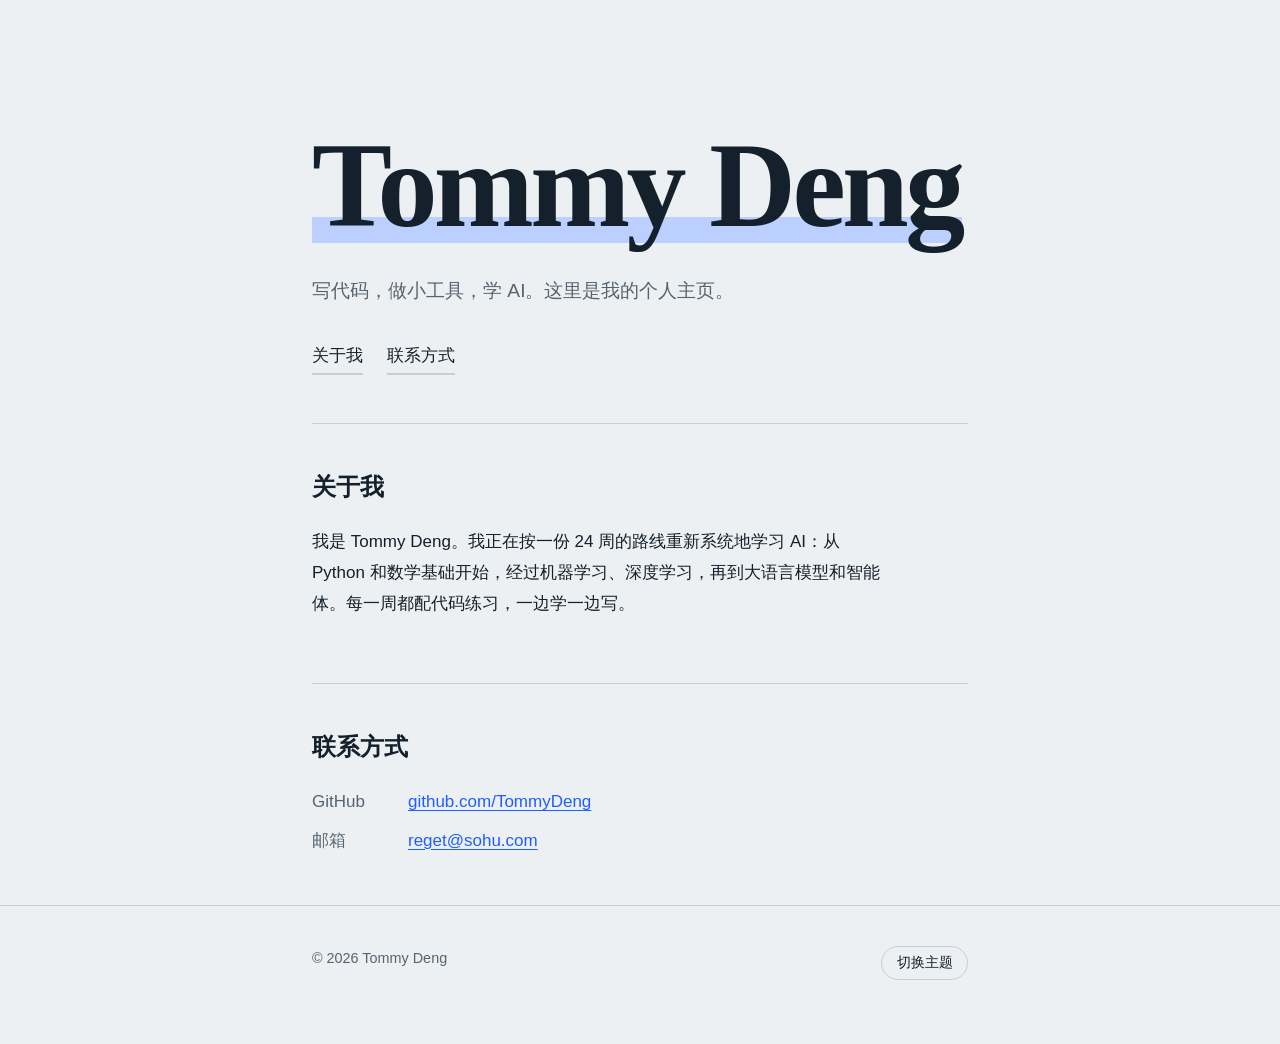
==== index.html @ 014ce75e "add index.html" ====
<!DOCTYPE html>
<html lang="zh-CN">
<head>
<meta charset="utf-8">
<meta name="viewport" content="width=device-width, initial-scale=1">
<title>Tommy Deng</title>
<meta name="description" content="Tommy Deng 的个人主页。">
<style>
:root {
  --bg:#edf0f2; --ink:#14202b; --muted:#566470; --line:#c6cfd6; --accent:#1f5eff; --mark:#bcd0ff;
  --serif:"Songti SC","Noto Serif CJK SC","Source Han Serif SC","SimSun",Georgia,serif;
  --sans:-apple-system,"PingFang SC","Noto Sans CJK SC","Microsoft YaHei","Segoe UI",sans-serif;
}
:root:not([data-theme="light"]){color-scheme:light dark}
@media (prefers-color-scheme:dark){
  :root:not([data-theme="light"]){--bg:#10161c;--ink:#e6ebef;--muted:#93a0ab;--line:#2b3640;--accent:#86a8ff;--mark:#243a73}
}
:root[data-theme="dark"]{--bg:#10161c;--ink:#e6ebef;--muted:#93a0ab;--line:#2b3640;--accent:#86a8ff;--mark:#243a73}
*{box-sizing:border-box}
html{scroll-behavior:smooth}
body{margin:0;background:var(--bg);color:var(--ink);font:17px/1.8 var(--sans);-webkit-text-size-adjust:100%}
a{color:var(--accent);text-underline-offset:3px}
a:focus-visible,button:focus-visible{outline:2px solid var(--accent);outline-offset:3px;border-radius:2px}
.wrap{max-width:44rem;margin:0 auto;padding:0 1.5rem}

header.top{padding:clamp(4rem,14vh,9rem) 0 3rem}
h1{font:700 clamp(3.4rem,15vw,7.5rem)/1 var(--serif);letter-spacing:-.03em;margin:0 0 1.75rem}
h1 span{background:linear-gradient(var(--mark),var(--mark)) no-repeat 0 92%/100% .22em;animation:draw 1s .2s ease-out both}
@keyframes draw{from{background-size:0 .22em}to{background-size:100% .22em}}
.lead{font-size:1.2rem;max-width:30rem;margin:0;color:var(--muted)}
nav{display:flex;gap:1.5rem;margin-top:2rem;flex-wrap:wrap}
nav a{color:var(--ink);text-decoration:none;border-bottom:2px solid var(--line);padding-bottom:2px}
nav a:hover{border-color:var(--accent)}

section{padding:3rem 0;border-top:1px solid var(--line)}
h2{font:600 1.5rem/1.3 var(--serif);margin:0 0 1.5rem}
h3{margin:0;font-size:1.1rem;font-weight:600}
p{margin:0 0 1rem;max-width:36rem}
.muted,.tags{color:var(--muted)}
.tags{font-size:.9rem}



dl{display:grid;grid-template-columns:5rem 1fr;gap:.5rem 1rem;margin:0}
dt{color:var(--muted)} dd{margin:0;overflow-wrap:anywhere}

footer{padding:2.5rem 0 4rem;color:var(--muted);font-size:.9rem;border-top:1px solid var(--line)}
footer .wrap{display:flex;justify-content:space-between;gap:1rem;flex-wrap:wrap}
button.theme{font:inherit;color:var(--ink);background:none;border:1px solid var(--line);border-radius:999px;padding:.2rem .9rem;cursor:pointer}
button.theme:hover{border-color:var(--accent)}
@media (prefers-reduced-motion:reduce){html{scroll-behavior:auto}h1 span{animation:none}}
</style>
</head>
<body>
<div class="wrap">
  <header class="top">
    <h1><span>Tommy Deng</span></h1>
    <p class="lead">写代码，做小工具，学 AI。这里是我的个人主页。</p>
    <nav aria-label="页面导航">
      <a href="#about">关于我</a>
      <a href="#contact">联系方式</a>
    </nav>
  </header>



  <section id="about">
    <h2>关于我</h2>
    <p>我是 Tommy Deng。我正在按一份 24 周的路线重新系统地学习 AI：从 Python 和数学基础开始，经过机器学习、深度学习，再到大语言模型和智能体。每一周都配代码练习，一边学一边写。</p>
  </section>

  <section id="contact">
    <h2>联系方式</h2>
    <dl>
      <dt>GitHub</dt><dd><a href="https://github.com/TommyDeng">github.com/TommyDeng</a></dd>
      <dt>邮箱</dt><dd><a href="mailto:reget@sohu.com">reget@sohu.com</a></dd>
    </dl>
  </section>
</div>

<footer>
  <div class="wrap">
    <span>© <span id="y">2026</span> Tommy Deng</span>
    <button class="theme" id="theme" type="button" aria-label="切换浅色或深色主题">切换主题</button>
  </div>
</footer>

<script>
document.getElementById("y").textContent=new Date().getFullYear();
(function(){
  var r=document.documentElement,k="site-theme";
  try{var s=localStorage.getItem(k);if(s)r.setAttribute("data-theme",s)}catch(e){}
  document.getElementById("theme").addEventListener("click",function(){
    var d=r.getAttribute("data-theme")==="dark"||(!r.getAttribute("data-theme")&&matchMedia("(prefers-color-scheme: dark)").matches);
    var n=d?"light":"dark";r.setAttribute("data-theme",n);
    try{localStorage.setItem(k,n)}catch(e){}
  });
})();
</script>
</body>
</html>
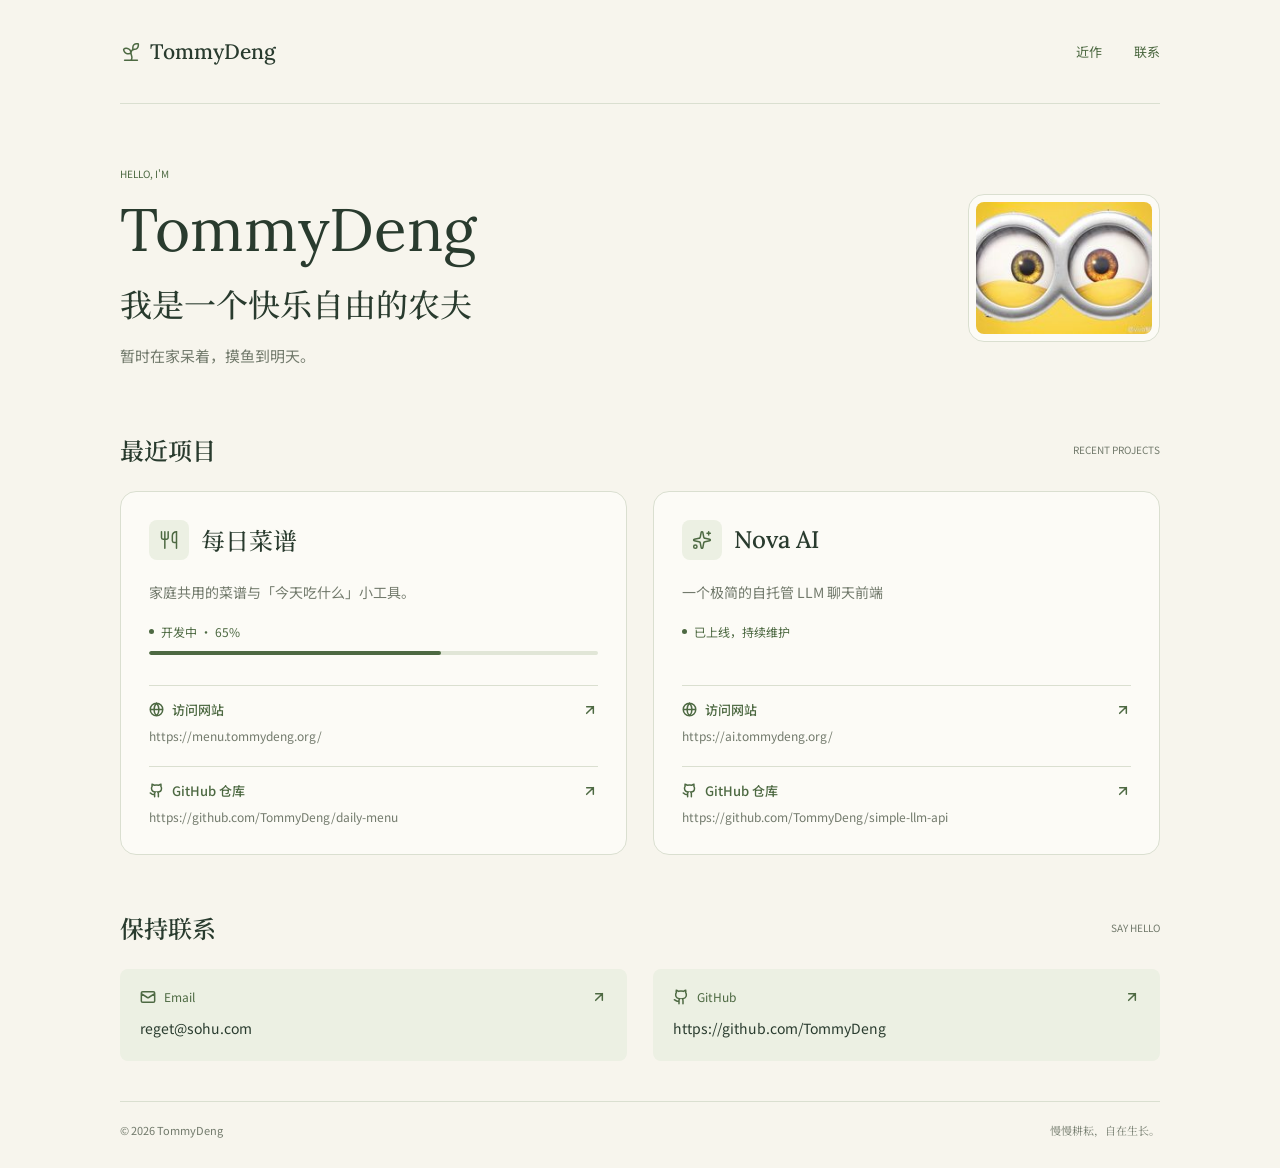
==== commit e71fed72: "feat: 按 Figma 设计构建个人主页 单页静态站点（无框架），桌面 1440px 与移动 390px 两档均按设计稿校对：  - 配色与排版：米底 #f7f5ed / 卡片 #fcfbf6 /" ====
--- a/index.html
+++ b/index.html
@@ -3,99 +3,493 @@
 <head>
 <meta charset="utf-8">
 <meta name="viewport" content="width=device-width, initial-scale=1">
-<title>Tommy Deng</title>
-<meta name="description" content="Tommy Deng 的个人主页。">
+<title>TommyDeng</title>
+<meta name="description" content="我是一个快乐自由的农夫。暂时在家呆着，摸鱼到明天。">
+<meta name="theme-color" content="#f7f5ed">
+<link rel="preconnect" href="https://fonts.googleapis.com">
+<link rel="preconnect" href="https://fonts.gstatic.com" crossorigin>
+<link href="https://fonts.googleapis.com/css2?family=Lora:wght@400;500&family=Noto+Sans+SC:wght@400;500&family=Noto+Serif+SC:wght@400;500;600&display=swap" rel="stylesheet">
 <style>
 :root {
-  --bg:#edf0f2; --ink:#14202b; --muted:#566470; --line:#c6cfd6; --accent:#1f5eff; --mark:#bcd0ff;
-  --serif:"Songti SC","Noto Serif CJK SC","Source Han Serif SC","SimSun",Georgia,serif;
-  --sans:-apple-system,"PingFang SC","Noto Sans CJK SC","Microsoft YaHei","Segoe UI",sans-serif;
-}
-:root:not([data-theme="light"]){color-scheme:light dark}
-@media (prefers-color-scheme:dark){
-  :root:not([data-theme="light"]){--bg:#10161c;--ink:#e6ebef;--muted:#93a0ab;--line:#2b3640;--accent:#86a8ff;--mark:#243a73}
-}
-:root[data-theme="dark"]{--bg:#10161c;--ink:#e6ebef;--muted:#93a0ab;--line:#2b3640;--accent:#86a8ff;--mark:#243a73}
-*{box-sizing:border-box}
-html{scroll-behavior:smooth}
-body{margin:0;background:var(--bg);color:var(--ink);font:17px/1.8 var(--sans);-webkit-text-size-adjust:100%}
-a{color:var(--accent);text-underline-offset:3px}
-a:focus-visible,button:focus-visible{outline:2px solid var(--accent);outline-offset:3px;border-radius:2px}
-.wrap{max-width:44rem;margin:0 auto;padding:0 1.5rem}
-
-header.top{padding:clamp(4rem,14vh,9rem) 0 3rem}
-h1{font:700 clamp(3.4rem,15vw,7.5rem)/1 var(--serif);letter-spacing:-.03em;margin:0 0 1.75rem}
-h1 span{background:linear-gradient(var(--mark),var(--mark)) no-repeat 0 92%/100% .22em;animation:draw 1s .2s ease-out both}
-@keyframes draw{from{background-size:0 .22em}to{background-size:100% .22em}}
-.lead{font-size:1.2rem;max-width:30rem;margin:0;color:var(--muted)}
-nav{display:flex;gap:1.5rem;margin-top:2rem;flex-wrap:wrap}
-nav a{color:var(--ink);text-decoration:none;border-bottom:2px solid var(--line);padding-bottom:2px}
-nav a:hover{border-color:var(--accent)}
-
-section{padding:3rem 0;border-top:1px solid var(--line)}
-h2{font:600 1.5rem/1.3 var(--serif);margin:0 0 1.5rem}
-h3{margin:0;font-size:1.1rem;font-weight:600}
-p{margin:0 0 1rem;max-width:36rem}
-.muted,.tags{color:var(--muted)}
-.tags{font-size:.9rem}
-
-
-
-dl{display:grid;grid-template-columns:5rem 1fr;gap:.5rem 1rem;margin:0}
-dt{color:var(--muted)} dd{margin:0;overflow-wrap:anywhere}
-
-footer{padding:2.5rem 0 4rem;color:var(--muted);font-size:.9rem;border-top:1px solid var(--line)}
-footer .wrap{display:flex;justify-content:space-between;gap:1rem;flex-wrap:wrap}
-button.theme{font:inherit;color:var(--ink);background:none;border:1px solid var(--line);border-radius:999px;padding:.2rem .9rem;cursor:pointer}
-button.theme:hover{border-color:var(--accent)}
-@media (prefers-reduced-motion:reduce){html{scroll-behavior:auto}h1 span{animation:none}}
+  --bg: #f7f5ed;
+  --card: #fcfbf6;
+  --line: #dadfd0;
+  --ink: #293b2e;
+  --leaf: #4d6942;
+  --muted: #727a6c;
+  --emblem: #ecf0e3;
+  --track: #e1e6d7;
+  --sans: "Noto Sans SC", "PingFang SC", "Hiragino Sans GB", "Microsoft YaHei", sans-serif;
+  --serif: "Noto Serif SC", "Songti SC", "Noto Serif CJK SC", "Source Han Serif SC", serif;
+  --latin: "Lora", "Iowan Old Style", Palatino, "Palatino Linotype", serif;
+  color-scheme: light;
+}
+*, *::before, *::after { box-sizing: border-box; }
+html { scroll-behavior: smooth; }
+body {
+  margin: 0;
+  background: var(--bg);
+  color: var(--ink);
+  font-family: var(--sans);
+  font-weight: 400;
+  -webkit-font-smoothing: antialiased;
+}
+h1, h2, h3, p { margin: 0; }
+a { text-decoration: none; }
+img { border: 0; flex: none; }
+.skip {
+  position: absolute;
+  left: 16px;
+  top: 12px;
+  padding: 8px 12px;
+  background: var(--card);
+  color: var(--ink);
+  border: 1px solid var(--line);
+  border-radius: 8px;
+  transform: translateY(-150%);
+}
+.skip:focus { transform: none; }
+
+.page {
+  width: min(1040px, calc(100% - 48px));
+  margin: 0 auto;
+}
+
+.nav {
+  height: 104px;
+  display: flex;
+  align-items: center;
+  justify-content: space-between;
+  border-bottom: 1px solid var(--line);
+}
+.brand {
+  display: flex;
+  align-items: center;
+  gap: 8px;
+  font-family: var(--latin);
+  font-weight: 500;
+  font-size: 21px;
+  line-height: normal;
+  color: var(--ink);
+}
+.nav-links {
+  display: flex;
+  gap: 32px;
+}
+.nav-links a {
+  color: var(--leaf);
+  font-size: 13px;
+  line-height: normal;
+}
+.nav-links a:hover { color: var(--ink); }
+
+.intro {
+  display: flex;
+  align-items: center;
+  gap: 80px;
+  padding: 64px 0;
+}
+.intro-copy {
+  flex: 1;
+  min-width: 0;
+  display: flex;
+  flex-direction: column;
+  gap: 16px;
+}
+.kicker {
+  color: var(--leaf);
+  font-size: 10px;
+  line-height: 12px;
+}
+.intro h1 {
+  font-family: var(--latin);
+  font-weight: 400;
+  font-size: 60px;
+  line-height: 1.12;
+  color: var(--ink);
+}
+.tagline {
+  font-family: var(--serif);
+  font-weight: 500;
+  font-size: 32px;
+  line-height: 1.5;
+  color: var(--ink);
+}
+.bio {
+  color: var(--muted);
+  font-size: 15px;
+  line-height: 1.7;
+}
+.avatar-mount {
+  flex: none;
+  width: 192px;
+  height: 148px;
+  background: var(--card);
+  border: 1px solid var(--line);
+  border-radius: 16px;
+  padding: 7px;
+}
+.avatar {
+  display: block;
+  width: 176px;
+  height: 132px;
+  object-fit: cover;
+  border-radius: 8px;
+}
+
+.block {
+  display: flex;
+  flex-direction: column;
+  gap: 24px;
+}
+.projects { padding-bottom: 48px; }
+.contact { padding: 8px 0 16px; }
+.section-head {
+  display: flex;
+  align-items: center;
+  justify-content: space-between;
+  gap: 16px;
+}
+.section-head h2 {
+  font-family: var(--serif);
+  font-weight: 600;
+  font-size: 24px;
+  line-height: 34px;
+  color: var(--ink);
+}
+.section-en {
+  color: var(--muted);
+  font-size: 10px;
+  line-height: 12px;
+  white-space: nowrap;
+}
+#projects, #contact { scroll-margin-top: 24px; }
+
+.project-list, .channel-list {
+  display: grid;
+  grid-template-columns: 1fr 1fr;
+  gap: 26px;
+  align-items: stretch;
+}
+.project {
+  display: flex;
+  flex-direction: column;
+  gap: 20px;
+  padding: 28px;
+  background: var(--card);
+  border: 1px solid var(--line);
+  border-radius: 16px;
+}
+.project-id {
+  display: flex;
+  align-items: center;
+  gap: 12px;
+}
+.emblem {
+  width: 40px;
+  height: 40px;
+  flex: none;
+  display: flex;
+  align-items: center;
+  justify-content: center;
+  background: var(--emblem);
+  border-radius: 8px;
+}
+.project h3 {
+  font-weight: 500;
+  font-size: 24px;
+  line-height: normal;
+  color: var(--ink);
+}
+.title-zh { font-family: var(--serif); }
+.title-en { font-family: var(--latin); }
+.desc {
+  color: var(--muted);
+  font-size: 14px;
+  line-height: 1.8;
+}
+.status {
+  min-height: 40px;
+  display: flex;
+  flex-direction: column;
+  align-items: flex-start;
+  width: 100%;
+}
+.status.has-progress { gap: 12px; }
+.status-label {
+  display: flex;
+  align-items: center;
+  gap: 7px;
+  color: var(--leaf);
+  font-size: 12px;
+  line-height: 14px;
+}
+.track {
+  width: 100%;
+  height: 4px;
+  background: var(--track);
+  border-radius: 100px;
+  overflow: hidden;
+}
+.fill {
+  width: 65%;
+  height: 4px;
+  background: var(--leaf);
+  border-radius: 100px;
+}
+.access {
+  display: flex;
+  flex-direction: column;
+  gap: 8px;
+  padding-top: 16px;
+  border-top: 1px solid var(--line);
+  color: inherit;
+}
+.access-top, .channel-top {
+  display: flex;
+  align-items: center;
+  justify-content: space-between;
+  gap: 12px;
+}
+.access-id, .channel-id {
+  display: flex;
+  align-items: center;
+  gap: 8px;
+  color: var(--leaf);
+  line-height: normal;
+}
+.access-id { font-weight: 500; font-size: 13px; line-height: 16px; }
+.access-url, .channel-detail {
+  line-height: 1.65;
+  overflow-wrap: anywhere;
+}
+.access-url {
+  color: var(--muted);
+  font-size: 12px;
+}
+.access:hover .access-id { color: var(--ink); }
+
+.channel {
+  display: flex;
+  flex-direction: column;
+  gap: 12px;
+  padding: 20px;
+  background: var(--emblem);
+  border-radius: 8px;
+  color: inherit;
+}
+.channel-id { font-size: 12px; line-height: 16px; }
+.channel-detail {
+  color: var(--ink);
+  font-size: 14px;
+}
+.channel:hover { background: #e4ead8; }
+
+.site-footer {
+  display: flex;
+  flex-direction: column;
+  gap: 12px;
+  padding: 24px 0 30px;
+}
+.rule {
+  height: 1px;
+  background: var(--line);
+}
+.colophon {
+  display: flex;
+  align-items: center;
+  justify-content: space-between;
+  gap: 16px;
+  padding-top: 8px;
+  color: var(--muted);
+  font-size: 11px;
+  line-height: normal;
+}
+.closing { font-family: var(--serif); }
+
+a:focus-visible {
+  outline: 2px solid var(--leaf);
+  outline-offset: 3px;
+  border-radius: 4px;
+}
+
+@media (max-width: 899px) {
+  .page { width: calc(100% - 52px); }
+  .nav { height: 80px; }
+  .brand { font-size: 18px; }
+  .nav-links { gap: 24px; }
+  .intro {
+    flex-direction: column;
+    align-items: flex-start;
+    gap: 24px;
+    padding: 36px 0 44px;
+  }
+  .avatar-mount { order: -1; width: 109px; height: 88px; }
+  .avatar { width: 93px; height: 72px; }
+  .intro-copy { gap: 12px; }
+  .intro h1 { font-size: 42px; }
+  .tagline { font-size: 25px; }
+  .bio { font-size: 14px; }
+  .project-list, .channel-list {
+    grid-template-columns: 1fr;
+  }
+  .project-list { gap: 20px; }
+  .channel-list { gap: 12px; }
+  .project { padding: 20px; }
+  .site-footer { padding-bottom: 32px; }
+}
+@media (prefers-reduced-motion: reduce) {
+  html { scroll-behavior: auto; }
+}
 </style>
 </head>
 <body>
-<div class="wrap">
-  <header class="top">
-    <h1><span>Tommy Deng</span></h1>
-    <p class="lead">写代码，做小工具，学 AI。这里是我的个人主页。</p>
-    <nav aria-label="页面导航">
-      <a href="#about">关于我</a>
-      <a href="#contact">联系方式</a>
+<a class="skip" href="#projects">跳到近作</a>
+<div class="page">
+  <header class="nav">
+    <div class="brand">
+      <img src="assets/sprout.svg" width="22" height="22" alt="">
+      <span>TommyDeng</span>
+    </div>
+    <nav class="nav-links" aria-label="页面">
+      <a href="#projects">近作</a>
+      <a href="#contact">联系</a>
     </nav>
   </header>
 
-
-
-  <section id="about">
-    <h2>关于我</h2>
-    <p>我是 Tommy Deng。我正在按一份 24 周的路线重新系统地学习 AI：从 Python 和数学基础开始，经过机器学习、深度学习，再到大语言模型和智能体。每一周都配代码练习，一边学一边写。</p>
-  </section>
-
-  <section id="contact">
-    <h2>联系方式</h2>
-    <dl>
-      <dt>GitHub</dt><dd><a href="https://github.com/TommyDeng">github.com/TommyDeng</a></dd>
-      <dt>邮箱</dt><dd><a href="mailto:reget@sohu.com">reget@sohu.com</a></dd>
-    </dl>
-  </section>
+  <main>
+    <section class="intro" aria-labelledby="name">
+      <div class="intro-copy">
+        <p class="kicker">HELLO, I'M</p>
+        <h1 id="name">TommyDeng</h1>
+        <p class="tagline">我是一个快乐自由的农夫</p>
+        <p class="bio">暂时在家呆着，摸鱼到明天。</p>
+      </div>
+      <div class="avatar-mount">
+        <img class="avatar" src="assets/avatar.jpg" width="176" height="132" alt="TommyDeng 的头像">
+      </div>
+    </section>
+
+    <section class="block projects" id="projects" aria-labelledby="projects-title">
+      <div class="section-head">
+        <h2 id="projects-title">最近项目</h2>
+        <p class="section-en">RECENT PROJECTS</p>
+      </div>
+      <div class="project-list">
+        <article class="project">
+          <div class="project-id">
+            <div class="emblem">
+              <img src="assets/utensils.svg" width="20" height="20" alt="">
+            </div>
+            <h3 class="title-zh">每日菜谱</h3>
+          </div>
+          <p class="desc">家庭共用的菜谱与「今天吃什么」小工具。</p>
+          <div class="status has-progress">
+            <p class="status-label">
+              <img src="assets/status-dot.svg" width="5" height="5" alt="">
+              <span>开发中 · 65%</span>
+            </p>
+            <div class="track" aria-hidden="true">
+              <div class="fill"></div>
+            </div>
+          </div>
+          <a class="access" href="https://menu.tommydeng.org/" target="_blank" rel="noopener noreferrer">
+            <span class="access-top">
+              <span class="access-id">
+                <img src="assets/globe.svg" width="15" height="15" alt="">
+                <span>访问网站</span>
+              </span>
+              <img src="assets/arrow-up-right.svg" width="16" height="16" alt="">
+            </span>
+            <span class="access-url">https://menu.tommydeng.org/</span>
+          </a>
+          <a class="access" href="https://github.com/TommyDeng/daily-menu" target="_blank" rel="noopener noreferrer">
+            <span class="access-top">
+              <span class="access-id">
+                <img src="assets/github.svg" width="15" height="15" alt="">
+                <span>GitHub 仓库</span>
+              </span>
+              <img src="assets/arrow-up-right.svg" width="16" height="16" alt="">
+            </span>
+            <span class="access-url">https://github.com/TommyDeng/daily-menu</span>
+          </a>
+        </article>
+
+        <article class="project">
+          <div class="project-id">
+            <div class="emblem">
+              <img src="assets/sparkles.svg" width="20" height="20" alt="">
+            </div>
+            <h3 class="title-en">Nova AI</h3>
+          </div>
+          <p class="desc">一个极简的自托管 LLM 聊天前端</p>
+          <div class="status">
+            <p class="status-label">
+              <img src="assets/status-dot.svg" width="5" height="5" alt="">
+              <span>已上线，持续维护</span>
+            </p>
+          </div>
+          <a class="access" href="https://ai.tommydeng.org/" target="_blank" rel="noopener noreferrer">
+            <span class="access-top">
+              <span class="access-id">
+                <img src="assets/globe.svg" width="15" height="15" alt="">
+                <span>访问网站</span>
+              </span>
+              <img src="assets/arrow-up-right.svg" width="16" height="16" alt="">
+            </span>
+            <span class="access-url">https://ai.tommydeng.org/</span>
+          </a>
+          <a class="access" href="https://github.com/TommyDeng/simple-llm-api" target="_blank" rel="noopener noreferrer">
+            <span class="access-top">
+              <span class="access-id">
+                <img src="assets/github.svg" width="15" height="15" alt="">
+                <span>GitHub 仓库</span>
+              </span>
+              <img src="assets/arrow-up-right.svg" width="16" height="16" alt="">
+            </span>
+            <span class="access-url">https://github.com/TommyDeng/simple-llm-api</span>
+          </a>
+        </article>
+      </div>
+    </section>
+
+    <section class="block contact" id="contact" aria-labelledby="contact-title">
+      <div class="section-head">
+        <h2 id="contact-title">保持联系</h2>
+        <p class="section-en">SAY HELLO</p>
+      </div>
+      <div class="channel-list">
+        <a class="channel" href="mailto:reget@sohu.com">
+          <span class="channel-top">
+            <span class="channel-id">
+              <img src="assets/mail.svg" width="16" height="16" alt="">
+              <span>Email</span>
+            </span>
+            <img src="assets/arrow-up-right.svg" width="16" height="16" alt="">
+          </span>
+          <span class="channel-detail">reget@sohu.com</span>
+        </a>
+        <a class="channel" href="https://github.com/TommyDeng" target="_blank" rel="noopener noreferrer">
+          <span class="channel-top">
+            <span class="channel-id">
+              <img src="assets/github-contact.svg" width="16" height="16" alt="">
+              <span>GitHub</span>
+            </span>
+            <img src="assets/arrow-up-right.svg" width="16" height="16" alt="">
+          </span>
+          <span class="channel-detail">https://github.com/TommyDeng</span>
+        </a>
+      </div>
+    </section>
+  </main>
+
+  <footer class="site-footer">
+    <div class="rule"></div>
+    <div class="colophon">
+      <p>© 2026 TommyDeng</p>
+      <p class="closing">慢慢耕耘，自在生长。</p>
+    </div>
+  </footer>
 </div>
-
-<footer>
-  <div class="wrap">
-    <span>© <span id="y">2026</span> Tommy Deng</span>
-    <button class="theme" id="theme" type="button" aria-label="切换浅色或深色主题">切换主题</button>
-  </div>
-</footer>
-
-<script>
-document.getElementById("y").textContent=new Date().getFullYear();
-(function(){
-  var r=document.documentElement,k="site-theme";
-  try{var s=localStorage.getItem(k);if(s)r.setAttribute("data-theme",s)}catch(e){}
-  document.getElementById("theme").addEventListener("click",function(){
-    var d=r.getAttribute("data-theme")==="dark"||(!r.getAttribute("data-theme")&&matchMedia("(prefers-color-scheme: dark)").matches);
-    var n=d?"light":"dark";r.setAttribute("data-theme",n);
-    try{localStorage.setItem(k,n)}catch(e){}
-  });
-})();
-</script>
 </body>
 </html>
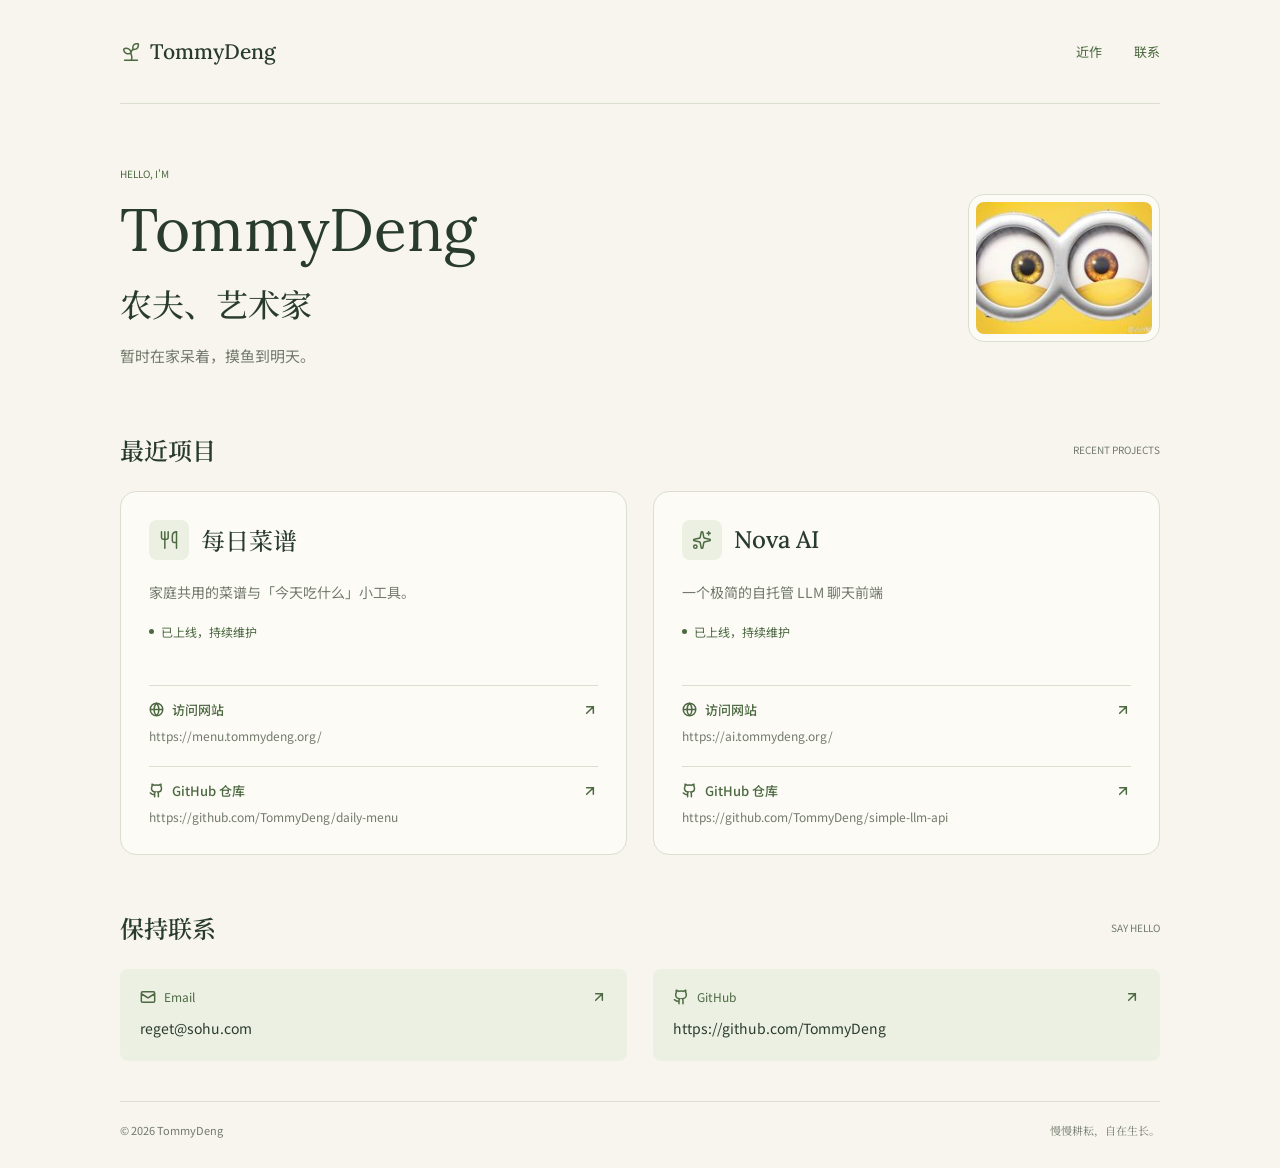
==== commit ffc38e92: "feat: 更新标语与「每日菜谱」项目状态 - 标语改为「农夫、艺术家」，同步 meta description 与 README - 「每日菜谱」状态改为「已上线，持续维护」，移除 65% 进度条及" ====
--- a/index.html
+++ b/index.html
@@ -4,7 +4,7 @@
 <meta charset="utf-8">
 <meta name="viewport" content="width=device-width, initial-scale=1">
 <title>TommyDeng</title>
-<meta name="description" content="我是一个快乐自由的农夫。暂时在家呆着，摸鱼到明天。">
+<meta name="description" content="农夫、艺术家。暂时在家呆着，摸鱼到明天。">
 <meta name="theme-color" content="#f7f5ed">
 <link rel="preconnect" href="https://fonts.googleapis.com">
 <link rel="preconnect" href="https://fonts.gstatic.com" crossorigin>
@@ -18,7 +18,6 @@
   --leaf: #4d6942;
   --muted: #727a6c;
   --emblem: #ecf0e3;
-  --track: #e1e6d7;
   --sans: "Noto Sans SC", "PingFang SC", "Hiragino Sans GB", "Microsoft YaHei", sans-serif;
   --serif: "Noto Serif SC", "Songti SC", "Noto Serif CJK SC", "Source Han Serif SC", serif;
   --latin: "Lora", "Iowan Old Style", Palatino, "Palatino Linotype", serif;
@@ -215,7 +214,6 @@
   align-items: flex-start;
   width: 100%;
 }
-.status.has-progress { gap: 12px; }
 .status-label {
   display: flex;
   align-items: center;
@@ -223,19 +221,6 @@
   color: var(--leaf);
   font-size: 12px;
   line-height: 14px;
-}
-.track {
-  width: 100%;
-  height: 4px;
-  background: var(--track);
-  border-radius: 100px;
-  overflow: hidden;
-}
-.fill {
-  width: 65%;
-  height: 4px;
-  background: var(--leaf);
-  border-radius: 100px;
 }
 .access {
   display: flex;
@@ -362,7 +347,7 @@
       <div class="intro-copy">
         <p class="kicker">HELLO, I'M</p>
         <h1 id="name">TommyDeng</h1>
-        <p class="tagline">我是一个快乐自由的农夫</p>
+        <p class="tagline">农夫、艺术家</p>
         <p class="bio">暂时在家呆着，摸鱼到明天。</p>
       </div>
       <div class="avatar-mount">
@@ -384,14 +369,11 @@
             <h3 class="title-zh">每日菜谱</h3>
           </div>
           <p class="desc">家庭共用的菜谱与「今天吃什么」小工具。</p>
-          <div class="status has-progress">
+          <div class="status">
             <p class="status-label">
               <img src="assets/status-dot.svg" width="5" height="5" alt="">
-              <span>开发中 · 65%</span>
+              <span>已上线，持续维护</span>
             </p>
-            <div class="track" aria-hidden="true">
-              <div class="fill"></div>
-            </div>
           </div>
           <a class="access" href="https://menu.tommydeng.org/" target="_blank" rel="noopener noreferrer">
             <span class="access-top">
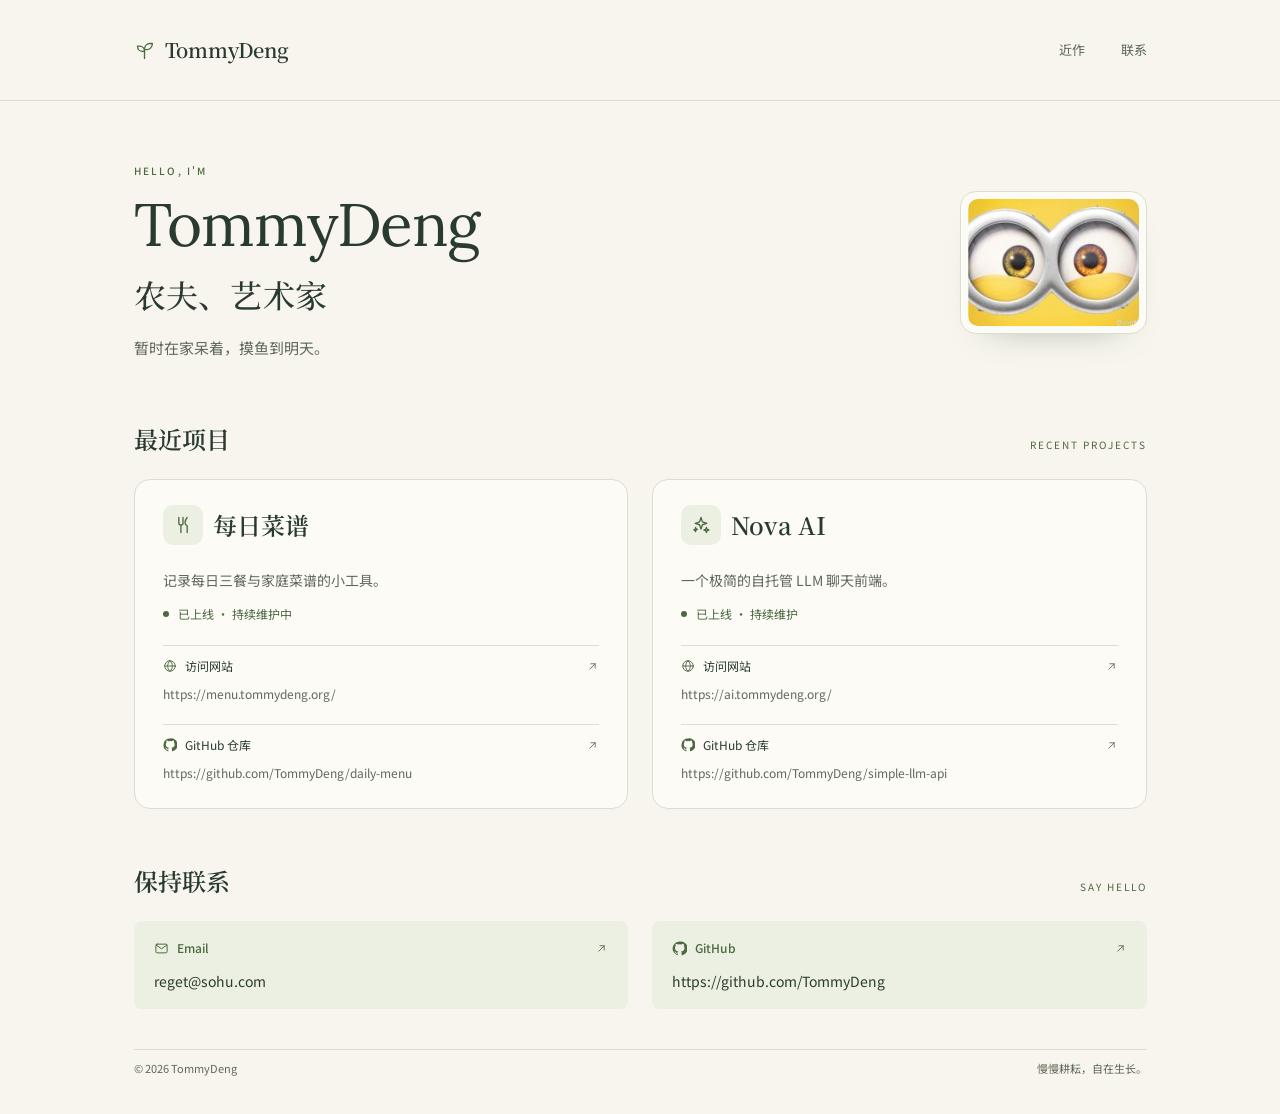
==== commit b6c3949c: "feat: 独立重建个人主页 - 改用语义化 HTML 与独立 styles.css，图标使用内联 SVG sprite - 标语更新为「农夫、艺术家」 - 「每日菜谱」改为已上线、持续维护中，并移除" ====
--- a/index.html
+++ b/index.html
@@ -1,477 +1,178 @@
 <!DOCTYPE html>
 <html lang="zh-CN">
 <head>
-<meta charset="utf-8">
-<meta name="viewport" content="width=device-width, initial-scale=1">
-<title>TommyDeng</title>
-<meta name="description" content="农夫、艺术家。暂时在家呆着，摸鱼到明天。">
-<meta name="theme-color" content="#f7f5ed">
-<link rel="preconnect" href="https://fonts.googleapis.com">
-<link rel="preconnect" href="https://fonts.gstatic.com" crossorigin>
-<link href="https://fonts.googleapis.com/css2?family=Lora:wght@400;500&family=Noto+Sans+SC:wght@400;500&family=Noto+Serif+SC:wght@400;500;600&display=swap" rel="stylesheet">
-<style>
-:root {
-  --bg: #f7f5ed;
-  --card: #fcfbf6;
-  --line: #dadfd0;
-  --ink: #293b2e;
-  --leaf: #4d6942;
-  --muted: #727a6c;
-  --emblem: #ecf0e3;
-  --sans: "Noto Sans SC", "PingFang SC", "Hiragino Sans GB", "Microsoft YaHei", sans-serif;
-  --serif: "Noto Serif SC", "Songti SC", "Noto Serif CJK SC", "Source Han Serif SC", serif;
-  --latin: "Lora", "Iowan Old Style", Palatino, "Palatino Linotype", serif;
-  color-scheme: light;
-}
-*, *::before, *::after { box-sizing: border-box; }
-html { scroll-behavior: smooth; }
-body {
-  margin: 0;
-  background: var(--bg);
-  color: var(--ink);
-  font-family: var(--sans);
-  font-weight: 400;
-  -webkit-font-smoothing: antialiased;
-}
-h1, h2, h3, p { margin: 0; }
-a { text-decoration: none; }
-img { border: 0; flex: none; }
-.skip {
-  position: absolute;
-  left: 16px;
-  top: 12px;
-  padding: 8px 12px;
-  background: var(--card);
-  color: var(--ink);
-  border: 1px solid var(--line);
-  border-radius: 8px;
-  transform: translateY(-150%);
-}
-.skip:focus { transform: none; }
-
-.page {
-  width: min(1040px, calc(100% - 48px));
-  margin: 0 auto;
-}
-
-.nav {
-  height: 104px;
-  display: flex;
-  align-items: center;
-  justify-content: space-between;
-  border-bottom: 1px solid var(--line);
-}
-.brand {
-  display: flex;
-  align-items: center;
-  gap: 8px;
-  font-family: var(--latin);
-  font-weight: 500;
-  font-size: 21px;
-  line-height: normal;
-  color: var(--ink);
-}
-.nav-links {
-  display: flex;
-  gap: 32px;
-}
-.nav-links a {
-  color: var(--leaf);
-  font-size: 13px;
-  line-height: normal;
-}
-.nav-links a:hover { color: var(--ink); }
-
-.intro {
-  display: flex;
-  align-items: center;
-  gap: 80px;
-  padding: 64px 0;
-}
-.intro-copy {
-  flex: 1;
-  min-width: 0;
-  display: flex;
-  flex-direction: column;
-  gap: 16px;
-}
-.kicker {
-  color: var(--leaf);
-  font-size: 10px;
-  line-height: 12px;
-}
-.intro h1 {
-  font-family: var(--latin);
-  font-weight: 400;
-  font-size: 60px;
-  line-height: 1.12;
-  color: var(--ink);
-}
-.tagline {
-  font-family: var(--serif);
-  font-weight: 500;
-  font-size: 32px;
-  line-height: 1.5;
-  color: var(--ink);
-}
-.bio {
-  color: var(--muted);
-  font-size: 15px;
-  line-height: 1.7;
-}
-.avatar-mount {
-  flex: none;
-  width: 192px;
-  height: 148px;
-  background: var(--card);
-  border: 1px solid var(--line);
-  border-radius: 16px;
-  padding: 7px;
-}
-.avatar {
-  display: block;
-  width: 176px;
-  height: 132px;
-  object-fit: cover;
-  border-radius: 8px;
-}
-
-.block {
-  display: flex;
-  flex-direction: column;
-  gap: 24px;
-}
-.projects { padding-bottom: 48px; }
-.contact { padding: 8px 0 16px; }
-.section-head {
-  display: flex;
-  align-items: center;
-  justify-content: space-between;
-  gap: 16px;
-}
-.section-head h2 {
-  font-family: var(--serif);
-  font-weight: 600;
-  font-size: 24px;
-  line-height: 34px;
-  color: var(--ink);
-}
-.section-en {
-  color: var(--muted);
-  font-size: 10px;
-  line-height: 12px;
-  white-space: nowrap;
-}
-#projects, #contact { scroll-margin-top: 24px; }
-
-.project-list, .channel-list {
-  display: grid;
-  grid-template-columns: 1fr 1fr;
-  gap: 26px;
-  align-items: stretch;
-}
-.project {
-  display: flex;
-  flex-direction: column;
-  gap: 20px;
-  padding: 28px;
-  background: var(--card);
-  border: 1px solid var(--line);
-  border-radius: 16px;
-}
-.project-id {
-  display: flex;
-  align-items: center;
-  gap: 12px;
-}
-.emblem {
-  width: 40px;
-  height: 40px;
-  flex: none;
-  display: flex;
-  align-items: center;
-  justify-content: center;
-  background: var(--emblem);
-  border-radius: 8px;
-}
-.project h3 {
-  font-weight: 500;
-  font-size: 24px;
-  line-height: normal;
-  color: var(--ink);
-}
-.title-zh { font-family: var(--serif); }
-.title-en { font-family: var(--latin); }
-.desc {
-  color: var(--muted);
-  font-size: 14px;
-  line-height: 1.8;
-}
-.status {
-  min-height: 40px;
-  display: flex;
-  flex-direction: column;
-  align-items: flex-start;
-  width: 100%;
-}
-.status-label {
-  display: flex;
-  align-items: center;
-  gap: 7px;
-  color: var(--leaf);
-  font-size: 12px;
-  line-height: 14px;
-}
-.access {
-  display: flex;
-  flex-direction: column;
-  gap: 8px;
-  padding-top: 16px;
-  border-top: 1px solid var(--line);
-  color: inherit;
-}
-.access-top, .channel-top {
-  display: flex;
-  align-items: center;
-  justify-content: space-between;
-  gap: 12px;
-}
-.access-id, .channel-id {
-  display: flex;
-  align-items: center;
-  gap: 8px;
-  color: var(--leaf);
-  line-height: normal;
-}
-.access-id { font-weight: 500; font-size: 13px; line-height: 16px; }
-.access-url, .channel-detail {
-  line-height: 1.65;
-  overflow-wrap: anywhere;
-}
-.access-url {
-  color: var(--muted);
-  font-size: 12px;
-}
-.access:hover .access-id { color: var(--ink); }
-
-.channel {
-  display: flex;
-  flex-direction: column;
-  gap: 12px;
-  padding: 20px;
-  background: var(--emblem);
-  border-radius: 8px;
-  color: inherit;
-}
-.channel-id { font-size: 12px; line-height: 16px; }
-.channel-detail {
-  color: var(--ink);
-  font-size: 14px;
-}
-.channel:hover { background: #e4ead8; }
-
-.site-footer {
-  display: flex;
-  flex-direction: column;
-  gap: 12px;
-  padding: 24px 0 30px;
-}
-.rule {
-  height: 1px;
-  background: var(--line);
-}
-.colophon {
-  display: flex;
-  align-items: center;
-  justify-content: space-between;
-  gap: 16px;
-  padding-top: 8px;
-  color: var(--muted);
-  font-size: 11px;
-  line-height: normal;
-}
-.closing { font-family: var(--serif); }
-
-a:focus-visible {
-  outline: 2px solid var(--leaf);
-  outline-offset: 3px;
-  border-radius: 4px;
-}
-
-@media (max-width: 899px) {
-  .page { width: calc(100% - 52px); }
-  .nav { height: 80px; }
-  .brand { font-size: 18px; }
-  .nav-links { gap: 24px; }
-  .intro {
-    flex-direction: column;
-    align-items: flex-start;
-    gap: 24px;
-    padding: 36px 0 44px;
-  }
-  .avatar-mount { order: -1; width: 109px; height: 88px; }
-  .avatar { width: 93px; height: 72px; }
-  .intro-copy { gap: 12px; }
-  .intro h1 { font-size: 42px; }
-  .tagline { font-size: 25px; }
-  .bio { font-size: 14px; }
-  .project-list, .channel-list {
-    grid-template-columns: 1fr;
-  }
-  .project-list { gap: 20px; }
-  .channel-list { gap: 12px; }
-  .project { padding: 20px; }
-  .site-footer { padding-bottom: 32px; }
-}
-@media (prefers-reduced-motion: reduce) {
-  html { scroll-behavior: auto; }
-}
-</style>
+  <meta charset="UTF-8">
+  <meta name="viewport" content="width=device-width, initial-scale=1">
+  <title>TommyDeng — 农夫、创作者</title>
+  <meta name="description" content="TommyDeng 的个人主页：最近项目与联系方式。">
+  <meta name="theme-color" content="#f7f5ed">
+  <meta property="og:type" content="website">
+  <meta property="og:title" content="TommyDeng — 农夫、创作者">
+  <meta property="og:description" content="TommyDeng 的个人主页：最近项目与联系方式。">
+  <meta property="og:locale" content="zh_CN">
+  <meta name="twitter:card" content="summary">
+  <link rel="icon" href="assets/favicon.svg" type="image/svg+xml">
+  <link rel="preconnect" href="https://fonts.googleapis.com">
+  <link rel="preconnect" href="https://fonts.gstatic.com" crossorigin>
+  <link href="https://fonts.googleapis.com/css2?family=Lora:wght@400;500&family=Noto+Sans+SC:wght@400;500&family=Noto+Serif+SC:wght@400;500;600&display=swap" rel="stylesheet">
+  <link rel="stylesheet" href="styles.css">
 </head>
 <body>
-<a class="skip" href="#projects">跳到近作</a>
-<div class="page">
-  <header class="nav">
-    <div class="brand">
-      <img src="assets/sprout.svg" width="22" height="22" alt="">
-      <span>TommyDeng</span>
-    </div>
-    <nav class="nav-links" aria-label="页面">
-      <a href="#projects">近作</a>
-      <a href="#contact">联系</a>
+  <a class="skip-link" href="#main">跳到主要内容</a>
+
+  <svg class="sprite" aria-hidden="true" focusable="false">
+    <symbol id="i-sprout" viewBox="0 0 24 24">
+      <path d="M12 21v-8" />
+      <path d="M12 13c0-3.3-2.2-6-5.5-6H4c0 3.4 2.3 6 5.5 6H12Z" />
+      <path d="M12 11c0-3.9 2.6-7 6.5-7H21c0 4-2.8 7-6.5 7H12Z" />
+    </symbol>
+    <symbol id="i-utensils" viewBox="0 0 24 24">
+      <path d="M7 3v6.5a2.5 2.5 0 0 0 5 0V3M9.5 12v9" />
+      <path d="M17 3c-1.7 1.8-2.5 4-2.5 6.5 0 1.7.7 2.8 2.5 3.2V21" />
+    </symbol>
+    <symbol id="i-sparkles" viewBox="0 0 24 24">
+      <path d="m12 3 1.7 5.3L19 10l-5.3 1.7L12 17l-1.7-5.3L5 10l5.3-1.7L12 3Z" />
+      <path d="m18.5 15 .8 2.2 2.2.8-2.2.8-.8 2.2-.8-2.2L15.5 18l2.2-.8.8-2.2Z" />
+      <path d="m5.5 15 .6 1.6 1.6.6-1.6.6L5.5 20l-.6-1.6-1.6-.6 1.6-.6.6-1.6Z" />
+    </symbol>
+    <symbol id="i-globe" viewBox="0 0 24 24">
+      <circle cx="12" cy="12" r="9" />
+      <path d="M3 12h18M12 3c2.6 2.5 4 5.6 4 9s-1.4 6.5-4 9c-2.6-2.5-4-5.6-4-9s1.4-6.5 4-9Z" />
+    </symbol>
+    <symbol id="i-github" viewBox="0 0 24 24">
+      <path d="M12 .8a11.2 11.2 0 0 0-3.5 21.8c.6.1.8-.2.8-.5v-2c-3.3.7-4-1.4-4-1.4-.5-1.4-1.3-1.8-1.3-1.8-1.1-.7.1-.7.1-.7 1.2.1 1.8 1.2 1.8 1.2 1.1 1.8 2.8 1.3 3.5 1 .1-.8.4-1.3.8-1.6-2.6-.3-5.4-1.3-5.4-5.9 0-1.3.5-2.4 1.2-3.2-.1-.3-.5-1.6.1-3.2 0 0 1-.3 3.3 1.2a11.5 11.5 0 0 1 6 0c2.3-1.5 3.3-1.2 3.3-1.2.6 1.6.2 2.9.1 3.2.8.8 1.2 1.9 1.2 3.2 0 4.6-2.8 5.6-5.4 5.9.4.4.8 1.1.8 2.2v3.3c0 .3.2.6.8.5A11.2 11.2 0 0 0 12 .8Z" />
+    </symbol>
+    <symbol id="i-mail" viewBox="0 0 24 24">
+      <rect x="3" y="5" width="18" height="14" rx="2" />
+      <path d="m3.5 6.5 8.5 6 8.5-6" />
+    </symbol>
+    <symbol id="i-arrow" viewBox="0 0 24 24">
+      <path d="M7 17 17 7M9 7h8v8" />
+    </symbol>
+  </svg>
+
+  <header class="site-header">
+    <nav class="wrap nav" aria-label="主导航">
+      <a class="brand" href="#top" aria-label="TommyDeng，回到顶部">
+        <svg class="brand-icon" aria-hidden="true"><use href="#i-sprout"/></svg>
+        <span>TommyDeng</span>
+      </a>
+      <div class="nav-links">
+        <a href="#projects">近作</a>
+        <a href="#contact">联系</a>
+      </div>
     </nav>
   </header>
 
-  <main>
-    <section class="intro" aria-labelledby="name">
-      <div class="intro-copy">
-        <p class="kicker">HELLO, I'M</p>
-        <h1 id="name">TommyDeng</h1>
+  <main id="main">
+    <section class="hero wrap" id="top" aria-labelledby="hero-title">
+      <div class="hero-copy">
+        <p class="kicker">Hello, I'm</p>
+        <h1 id="hero-title">TommyDeng</h1>
         <p class="tagline">农夫、艺术家</p>
         <p class="bio">暂时在家呆着，摸鱼到明天。</p>
       </div>
-      <div class="avatar-mount">
-        <img class="avatar" src="assets/avatar.jpg" width="176" height="132" alt="TommyDeng 的头像">
-      </div>
+      <figure class="portrait">
+        <img src="assets/avatar.jpg" alt="黄色小黄人护目镜造型的卡通头像" width="342" height="254">
+      </figure>
     </section>
 
-    <section class="block projects" id="projects" aria-labelledby="projects-title">
+    <section class="projects wrap" id="projects" aria-labelledby="projects-title">
       <div class="section-head">
-        <h2 id="projects-title">最近项目</h2>
-        <p class="section-en">RECENT PROJECTS</p>
+        <h2 class="section-title" id="projects-title">最近项目</h2>
+        <span class="section-eyebrow">Recent Projects</span>
       </div>
-      <div class="project-list">
-        <article class="project">
-          <div class="project-id">
-            <div class="emblem">
-              <img src="assets/utensils.svg" width="20" height="20" alt="">
-            </div>
-            <h3 class="title-zh">每日菜谱</h3>
+
+      <div class="project-grid">
+        <article class="project-card">
+          <div class="project-head">
+            <span class="project-icon" aria-hidden="true">
+              <svg><use href="#i-utensils"/></svg>
+            </span>
+            <h3 class="project-title">每日菜谱</h3>
           </div>
-          <p class="desc">家庭共用的菜谱与「今天吃什么」小工具。</p>
-          <div class="status">
-            <p class="status-label">
-              <img src="assets/status-dot.svg" width="5" height="5" alt="">
-              <span>已上线，持续维护</span>
-            </p>
+          <p class="project-desc">记录每日三餐与家庭菜谱的小工具。</p>
+          <p class="project-status"><span class="status-dot" aria-hidden="true"></span>已上线 · 持续维护中</p>
+
+          <div class="project-links">
+            <a class="access" href="https://menu.tommydeng.org/" target="_blank" rel="noopener noreferrer">
+              <span class="access-head">
+                <span class="access-name"><svg aria-hidden="true"><use href="#i-globe"/></svg>访问网站</span>
+                <svg class="access-arrow" aria-hidden="true"><use href="#i-arrow"/></svg>
+              </span>
+              <span class="access-url">https://menu.tommydeng.org/</span>
+            </a>
+            <a class="access" href="https://github.com/TommyDeng/daily-menu" target="_blank" rel="noopener noreferrer">
+              <span class="access-head">
+                <span class="access-name"><svg class="icon-fill" aria-hidden="true"><use href="#i-github"/></svg>GitHub 仓库</span>
+                <svg class="access-arrow" aria-hidden="true"><use href="#i-arrow"/></svg>
+              </span>
+              <span class="access-url">https://github.com/TommyDeng/daily-menu</span>
+            </a>
           </div>
-          <a class="access" href="https://menu.tommydeng.org/" target="_blank" rel="noopener noreferrer">
-            <span class="access-top">
-              <span class="access-id">
-                <img src="assets/globe.svg" width="15" height="15" alt="">
-                <span>访问网站</span>
-              </span>
-              <img src="assets/arrow-up-right.svg" width="16" height="16" alt="">
-            </span>
-            <span class="access-url">https://menu.tommydeng.org/</span>
-          </a>
-          <a class="access" href="https://github.com/TommyDeng/daily-menu" target="_blank" rel="noopener noreferrer">
-            <span class="access-top">
-              <span class="access-id">
-                <img src="assets/github.svg" width="15" height="15" alt="">
-                <span>GitHub 仓库</span>
-              </span>
-              <img src="assets/arrow-up-right.svg" width="16" height="16" alt="">
-            </span>
-            <span class="access-url">https://github.com/TommyDeng/daily-menu</span>
-          </a>
         </article>
 
-        <article class="project">
-          <div class="project-id">
-            <div class="emblem">
-              <img src="assets/sparkles.svg" width="20" height="20" alt="">
-            </div>
-            <h3 class="title-en">Nova AI</h3>
+        <article class="project-card">
+          <div class="project-head">
+            <span class="project-icon" aria-hidden="true">
+              <svg><use href="#i-sparkles"/></svg>
+            </span>
+            <h3 class="project-title">Nova AI</h3>
           </div>
-          <p class="desc">一个极简的自托管 LLM 聊天前端</p>
-          <div class="status">
-            <p class="status-label">
-              <img src="assets/status-dot.svg" width="5" height="5" alt="">
-              <span>已上线，持续维护</span>
-            </p>
+          <p class="project-desc">一个极简的自托管 LLM 聊天前端。</p>
+          <p class="project-status"><span class="status-dot" aria-hidden="true"></span>已上线 · 持续维护</p>
+
+          <div class="project-links">
+            <a class="access" href="https://ai.tommydeng.org/" target="_blank" rel="noopener noreferrer">
+              <span class="access-head">
+                <span class="access-name"><svg aria-hidden="true"><use href="#i-globe"/></svg>访问网站</span>
+                <svg class="access-arrow" aria-hidden="true"><use href="#i-arrow"/></svg>
+              </span>
+              <span class="access-url">https://ai.tommydeng.org/</span>
+            </a>
+            <a class="access" href="https://github.com/TommyDeng/simple-llm-api" target="_blank" rel="noopener noreferrer">
+              <span class="access-head">
+                <span class="access-name"><svg class="icon-fill" aria-hidden="true"><use href="#i-github"/></svg>GitHub 仓库</span>
+                <svg class="access-arrow" aria-hidden="true"><use href="#i-arrow"/></svg>
+              </span>
+              <span class="access-url">https://github.com/TommyDeng/simple-llm-api</span>
+            </a>
           </div>
-          <a class="access" href="https://ai.tommydeng.org/" target="_blank" rel="noopener noreferrer">
-            <span class="access-top">
-              <span class="access-id">
-                <img src="assets/globe.svg" width="15" height="15" alt="">
-                <span>访问网站</span>
-              </span>
-              <img src="assets/arrow-up-right.svg" width="16" height="16" alt="">
-            </span>
-            <span class="access-url">https://ai.tommydeng.org/</span>
-          </a>
-          <a class="access" href="https://github.com/TommyDeng/simple-llm-api" target="_blank" rel="noopener noreferrer">
-            <span class="access-top">
-              <span class="access-id">
-                <img src="assets/github.svg" width="15" height="15" alt="">
-                <span>GitHub 仓库</span>
-              </span>
-              <img src="assets/arrow-up-right.svg" width="16" height="16" alt="">
-            </span>
-            <span class="access-url">https://github.com/TommyDeng/simple-llm-api</span>
-          </a>
         </article>
       </div>
     </section>
 
-    <section class="block contact" id="contact" aria-labelledby="contact-title">
+    <section class="contact wrap" id="contact" aria-labelledby="contact-title">
       <div class="section-head">
-        <h2 id="contact-title">保持联系</h2>
-        <p class="section-en">SAY HELLO</p>
+        <h2 class="section-title" id="contact-title">保持联系</h2>
+        <span class="section-eyebrow">Say Hello</span>
       </div>
-      <div class="channel-list">
-        <a class="channel" href="mailto:reget@sohu.com">
-          <span class="channel-top">
-            <span class="channel-id">
-              <img src="assets/mail.svg" width="16" height="16" alt="">
-              <span>Email</span>
-            </span>
-            <img src="assets/arrow-up-right.svg" width="16" height="16" alt="">
+
+      <div class="contact-grid">
+        <a class="contact-card" href="mailto:reget@sohu.com">
+          <span class="contact-top">
+            <span class="contact-label"><svg aria-hidden="true"><use href="#i-mail"/></svg>Email</span>
+            <svg class="contact-arrow" aria-hidden="true"><use href="#i-arrow"/></svg>
           </span>
-          <span class="channel-detail">reget@sohu.com</span>
+          <span class="contact-value">reget@sohu.com</span>
         </a>
-        <a class="channel" href="https://github.com/TommyDeng" target="_blank" rel="noopener noreferrer">
-          <span class="channel-top">
-            <span class="channel-id">
-              <img src="assets/github-contact.svg" width="16" height="16" alt="">
-              <span>GitHub</span>
-            </span>
-            <img src="assets/arrow-up-right.svg" width="16" height="16" alt="">
+
+        <a class="contact-card" href="https://github.com/TommyDeng" target="_blank" rel="noopener noreferrer">
+          <span class="contact-top">
+            <span class="contact-label"><svg class="icon-fill" aria-hidden="true"><use href="#i-github"/></svg>GitHub</span>
+            <svg class="contact-arrow" aria-hidden="true"><use href="#i-arrow"/></svg>
           </span>
-          <span class="channel-detail">https://github.com/TommyDeng</span>
+          <span class="contact-value">https://github.com/TommyDeng</span>
         </a>
       </div>
     </section>
   </main>
 
   <footer class="site-footer">
-    <div class="rule"></div>
-    <div class="colophon">
-      <p>© 2026 TommyDeng</p>
-      <p class="closing">慢慢耕耘，自在生长。</p>
+    <div class="wrap footer-row">
+      <span>© 2026 TommyDeng</span>
+      <span>慢慢耕耘，自在生长。</span>
     </div>
   </footer>
-</div>
 </body>
 </html>
--- a/styles.css
+++ b/styles.css
@@ -0,0 +1,611 @@
+:root {
+  --bg: #f7f5ed;
+  --card: #fcfbf6;
+  --line: #dadfd0;
+  --ink: #293b2e;
+  --leaf: #4d6942;
+  --muted: #5f6959;
+  --emblem: #ecf0e3;
+  --latin: "Lora", Georgia, "Times New Roman", serif;
+  --serif: "Noto Serif SC", "Songti SC", "SimSun", serif;
+  --sans: "Noto Sans SC", "PingFang SC", "Microsoft YaHei", sans-serif;
+}
+
+*,
+*::before,
+*::after {
+  box-sizing: border-box;
+}
+
+html {
+  scroll-behavior: smooth;
+}
+
+body {
+  margin: 0;
+  background: var(--bg);
+  color: var(--ink);
+  font-family: var(--sans);
+  font-size: 15px;
+  line-height: 1.6;
+  -webkit-font-smoothing: antialiased;
+  text-rendering: optimizeLegibility;
+}
+
+a {
+  color: inherit;
+  text-decoration: none;
+}
+
+img {
+  display: block;
+  max-width: 100%;
+}
+
+svg {
+  display: block;
+  width: 1em;
+  height: 1em;
+  fill: none;
+  stroke: currentColor;
+  stroke-width: 1.6;
+  stroke-linecap: round;
+  stroke-linejoin: round;
+}
+
+.icon-fill {
+  fill: currentColor;
+  stroke: none;
+}
+
+.sprite {
+  position: absolute;
+  width: 0;
+  height: 0;
+  overflow: hidden;
+}
+
+.wrap {
+  width: min(1013px, calc(100% - 96px));
+  margin-inline: auto;
+}
+
+.skip-link {
+  position: fixed;
+  top: 12px;
+  left: 12px;
+  z-index: 10;
+  padding: 10px 14px;
+  border: 1px solid var(--line);
+  border-radius: 8px;
+  background: var(--card);
+  transform: translateY(-160%);
+}
+
+.skip-link:focus {
+  transform: translateY(0);
+}
+
+:focus-visible {
+  outline: 2px solid var(--leaf);
+  outline-offset: 3px;
+}
+
+/* Header */
+
+.site-header {
+  border-bottom: 1px solid var(--line);
+}
+
+.nav {
+  display: flex;
+  align-items: center;
+  justify-content: space-between;
+  min-height: 100px;
+}
+
+.brand {
+  display: inline-flex;
+  align-items: center;
+  gap: 10px;
+  font-family: var(--serif);
+  font-size: 20px;
+  font-weight: 600;
+  letter-spacing: -0.01em;
+}
+
+.brand-icon {
+  width: 21px;
+  height: 21px;
+  color: var(--leaf);
+  stroke-width: 1.5;
+}
+
+.nav-links {
+  display: flex;
+  gap: 36px;
+  font-size: 13px;
+  color: var(--muted);
+}
+
+.nav-links a {
+  transition: color 160ms ease;
+}
+
+.nav-links a:hover {
+  color: var(--ink);
+}
+
+/* Hero */
+
+.hero {
+  display: flex;
+  align-items: center;
+  gap: 80px;
+  padding-block: 64px 66px;
+}
+
+.hero-copy {
+  flex: 1;
+  min-width: 0;
+}
+
+.kicker {
+  margin: 0;
+  color: var(--leaf);
+  font-size: 10px;
+  font-weight: 500;
+  line-height: 12px;
+  letter-spacing: 0.22em;
+  text-transform: uppercase;
+}
+
+.hero h1 {
+  margin: 14px 0 0;
+  font-family: var(--latin);
+  font-size: clamp(42px, 6vw, 60px);
+  font-weight: 400;
+  line-height: 1.1;
+  letter-spacing: -0.02em;
+}
+
+.tagline {
+  margin: 16px 0 0;
+  font-family: var(--serif);
+  font-size: clamp(25px, 3.2vw, 32px);
+  font-weight: 500;
+  line-height: 1.35;
+  letter-spacing: 0.01em;
+}
+
+.bio {
+  margin: 20px 0 0;
+  color: var(--muted);
+  font-size: 15px;
+  line-height: 1.55;
+}
+
+.portrait {
+  flex: 0 0 187px;
+  width: 187px;
+  margin: 0;
+  padding: 7px;
+  border: 1px solid var(--line);
+  border-radius: 16px;
+  background: var(--card);
+  box-shadow: 0 18px 36px -30px rgb(41 59 46 / 55%);
+}
+
+.portrait img {
+  width: 100%;
+  height: auto;
+  aspect-ratio: 171 / 127;
+  object-fit: cover;
+  border-radius: 10px;
+}
+
+/* Section headings */
+
+.projects,
+.contact {
+  display: block;
+}
+
+.section-head {
+  display: flex;
+  align-items: baseline;
+  justify-content: space-between;
+  gap: 24px;
+  margin-bottom: 25px;
+}
+
+.section-title {
+  margin: 0;
+  font-family: var(--serif);
+  font-size: 24px;
+  font-weight: 600;
+  line-height: 1.2;
+  letter-spacing: 0.01em;
+}
+
+.section-eyebrow {
+  color: var(--leaf);
+  font-size: 10px;
+  line-height: 1;
+  letter-spacing: 0.2em;
+  text-transform: uppercase;
+}
+
+/* Projects */
+
+.project-grid {
+  display: grid;
+  grid-template-columns: repeat(2, minmax(0, 1fr));
+  gap: 24px;
+}
+
+.project-card {
+  display: flex;
+  flex-direction: column;
+  padding: 25px 28px 0;
+  border: 1px solid var(--line);
+  border-radius: 16px;
+  background: var(--card);
+  transition: border-color 180ms ease, transform 180ms ease;
+}
+
+.project-card:hover {
+  border-color: #c6cfc0;
+  transform: translateY(-2px);
+}
+
+.project-head {
+  display: flex;
+  align-items: center;
+  gap: 10px;
+  margin-bottom: 25px;
+}
+
+.project-icon {
+  display: grid;
+  flex: 0 0 40px;
+  width: 40px;
+  height: 40px;
+  place-items: center;
+  border-radius: 10px;
+  background: var(--emblem);
+  color: var(--leaf);
+}
+
+.project-icon svg {
+  width: 20px;
+  height: 20px;
+}
+
+.project-title {
+  margin: 0;
+  font-family: var(--serif);
+  font-size: 24px;
+  font-weight: 600;
+  line-height: 1.2;
+}
+
+.project-desc {
+  margin: 0;
+  color: var(--muted);
+  font-size: 14px;
+  line-height: 1.5;
+}
+
+.project-status {
+  display: flex;
+  align-items: center;
+  gap: 9px;
+  margin: 14px 0 0;
+  color: var(--leaf);
+  font-size: 12px;
+  line-height: 18px;
+}
+
+.status-dot {
+  width: 6px;
+  height: 6px;
+  border-radius: 50%;
+  background: currentColor;
+}
+
+.project-links {
+  margin-top: auto;
+  padding-top: 22px;
+}
+
+.access {
+  display: block;
+  padding: 10px 0 20px;
+  border-top: 1px solid var(--line);
+}
+
+.access:last-child {
+  padding-bottom: 25px;
+}
+
+.access-head {
+  display: flex;
+  align-items: center;
+  justify-content: space-between;
+  gap: 16px;
+  font-size: 12px;
+  line-height: 20px;
+}
+
+.access-name {
+  display: inline-flex;
+  align-items: center;
+  gap: 8px;
+}
+
+.access-name svg {
+  width: 14px;
+  height: 14px;
+  color: var(--leaf);
+}
+
+.access-arrow {
+  width: 13px;
+  height: 13px;
+  color: var(--muted);
+  transition: color 160ms ease, transform 160ms ease;
+}
+
+.access:hover .access-arrow {
+  color: var(--leaf);
+  transform: translate(2px, -2px);
+}
+
+.access-url {
+  display: block;
+  margin-top: 8px;
+  overflow-wrap: anywhere;
+  color: var(--muted);
+  font-size: 12px;
+  line-height: 20px;
+  transition: color 160ms ease;
+}
+
+.access:hover .access-url {
+  color: var(--ink);
+}
+
+/* Contact */
+
+.contact {
+  padding-top: 58px;
+}
+
+.contact-grid {
+  display: grid;
+  grid-template-columns: repeat(2, minmax(0, 1fr));
+  gap: 24px;
+}
+
+.contact-card {
+  display: flex;
+  flex-direction: column;
+  justify-content: center;
+  min-height: 88px;
+  padding: 16px 20px;
+  border-radius: 8px;
+  background: var(--emblem);
+  transition: background-color 180ms ease;
+}
+
+.contact-card:hover {
+  background: #e5ebda;
+}
+
+.contact-top {
+  display: flex;
+  align-items: center;
+  justify-content: space-between;
+  gap: 16px;
+}
+
+.contact-label {
+  display: inline-flex;
+  align-items: center;
+  gap: 8px;
+  color: var(--leaf);
+  font-size: 12px;
+  font-weight: 500;
+  line-height: 18px;
+  letter-spacing: 0.01em;
+}
+
+.contact-label svg {
+  width: 15px;
+  height: 15px;
+}
+
+.contact-arrow {
+  width: 13px;
+  height: 13px;
+  color: var(--leaf);
+  transition: transform 160ms ease;
+}
+
+.contact-card:hover .contact-arrow {
+  transform: translate(2px, -2px);
+}
+
+.contact-value {
+  margin-top: 14px;
+  overflow-wrap: anywhere;
+  font-size: 14px;
+  line-height: 20px;
+}
+
+/* Footer */
+
+.site-footer {
+  margin-top: 40px;
+}
+
+.footer-row {
+  display: flex;
+  align-items: center;
+  justify-content: space-between;
+  gap: 24px;
+  padding: 10px 0 38px;
+  border-top: 1px solid var(--line);
+  color: var(--muted);
+  font-size: 11px;
+  line-height: 16px;
+}
+
+/* Responsive */
+
+@media (max-width: 860px) {
+  .wrap {
+    width: calc(100% - 48px);
+  }
+
+  .nav {
+    min-height: 76px;
+  }
+
+  .brand {
+    gap: 8px;
+    font-size: 18px;
+  }
+
+  .brand-icon {
+    width: 19px;
+    height: 19px;
+  }
+
+  .nav-links {
+    gap: 24px;
+    font-size: 12px;
+  }
+
+  .hero {
+    flex-direction: column;
+    align-items: flex-start;
+    gap: 26px;
+    padding-block: 36px 45px;
+  }
+
+  .portrait {
+    order: -1;
+    flex-basis: auto;
+    width: 108px;
+    padding: 6px;
+    border-radius: 14px;
+  }
+
+  .portrait img {
+    aspect-ratio: 94 / 70;
+    border-radius: 8px;
+  }
+
+  .hero h1 {
+    margin-top: 14px;
+  }
+
+  .tagline {
+    margin-top: 8px;
+  }
+
+  .bio {
+    margin-top: 16px;
+    font-size: 14px;
+  }
+
+  .section-head {
+    margin-bottom: 26px;
+  }
+
+  .section-title {
+    font-size: 24px;
+  }
+
+  .project-grid {
+    grid-template-columns: minmax(0, 1fr);
+    gap: 17px;
+  }
+
+  .project-card {
+      padding: 23px 20px 0;
+    border-radius: 14px;
+  }
+
+  .project-head {
+    margin-bottom: 30px;
+  }
+
+  .project-icon {
+    flex-basis: 32px;
+    width: 32px;
+    height: 32px;
+    border-radius: 8px;
+  }
+
+  .project-icon svg {
+    width: 18px;
+    height: 18px;
+  }
+
+  .project-title {
+    font-size: 20px;
+  }
+
+  .project-desc {
+    font-size: 13px;
+  }
+
+  .project-status {
+    margin-top: 19px;
+    font-size: 11px;
+  }
+
+  .access {
+    padding: 10px 0 17px;
+  }
+
+  .access:last-child {
+    padding-bottom: 17px;
+  }
+
+  .contact {
+    padding-top: 58px;
+  }
+
+  .contact-grid {
+    grid-template-columns: minmax(0, 1fr);
+    gap: 12px;
+  }
+
+  .contact-card {
+    min-height: 88px;
+  }
+
+  .site-footer {
+    margin-top: 42px;
+  }
+
+  .footer-row {
+    padding-bottom: 40px;
+  }
+}
+
+@media (prefers-reduced-motion: reduce) {
+  html {
+    scroll-behavior: auto;
+  }
+
+  *,
+  *::before,
+  *::after {
+    transition-duration: 0.01ms !important;
+  }
+}
